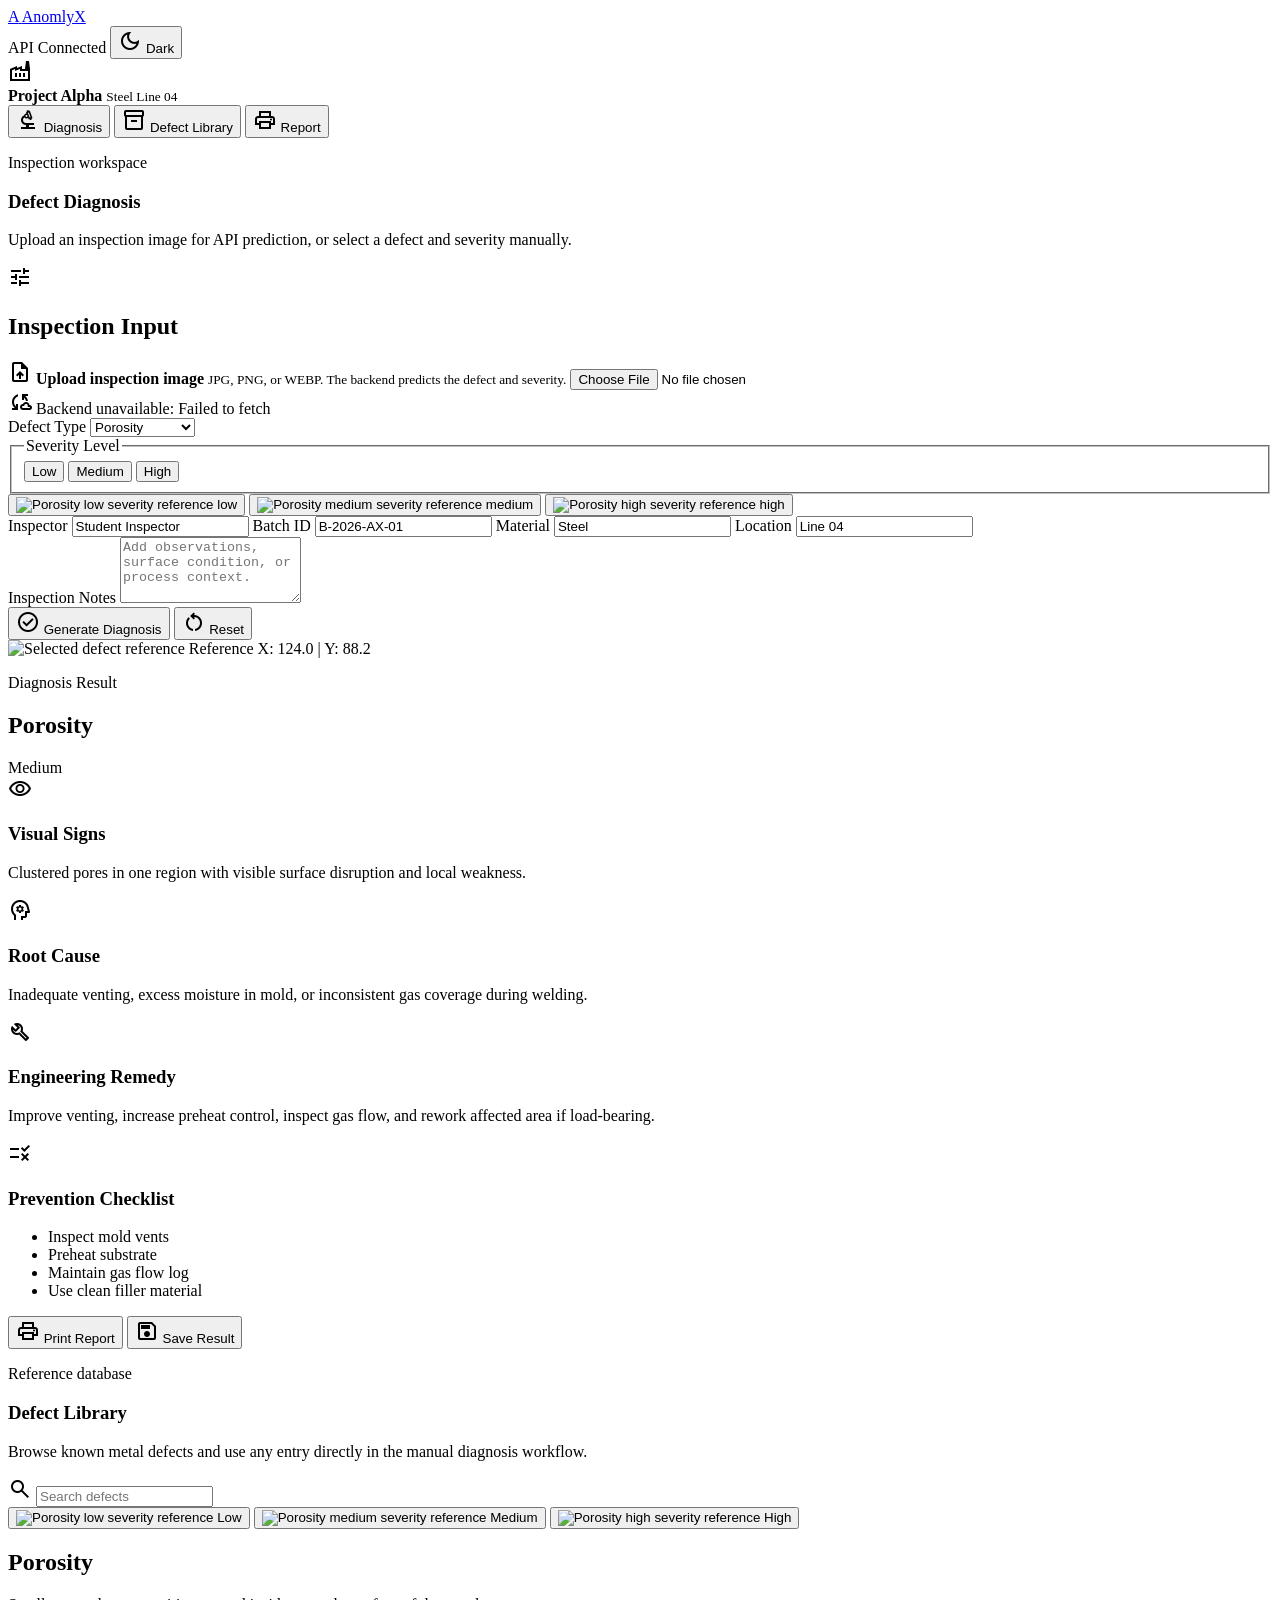
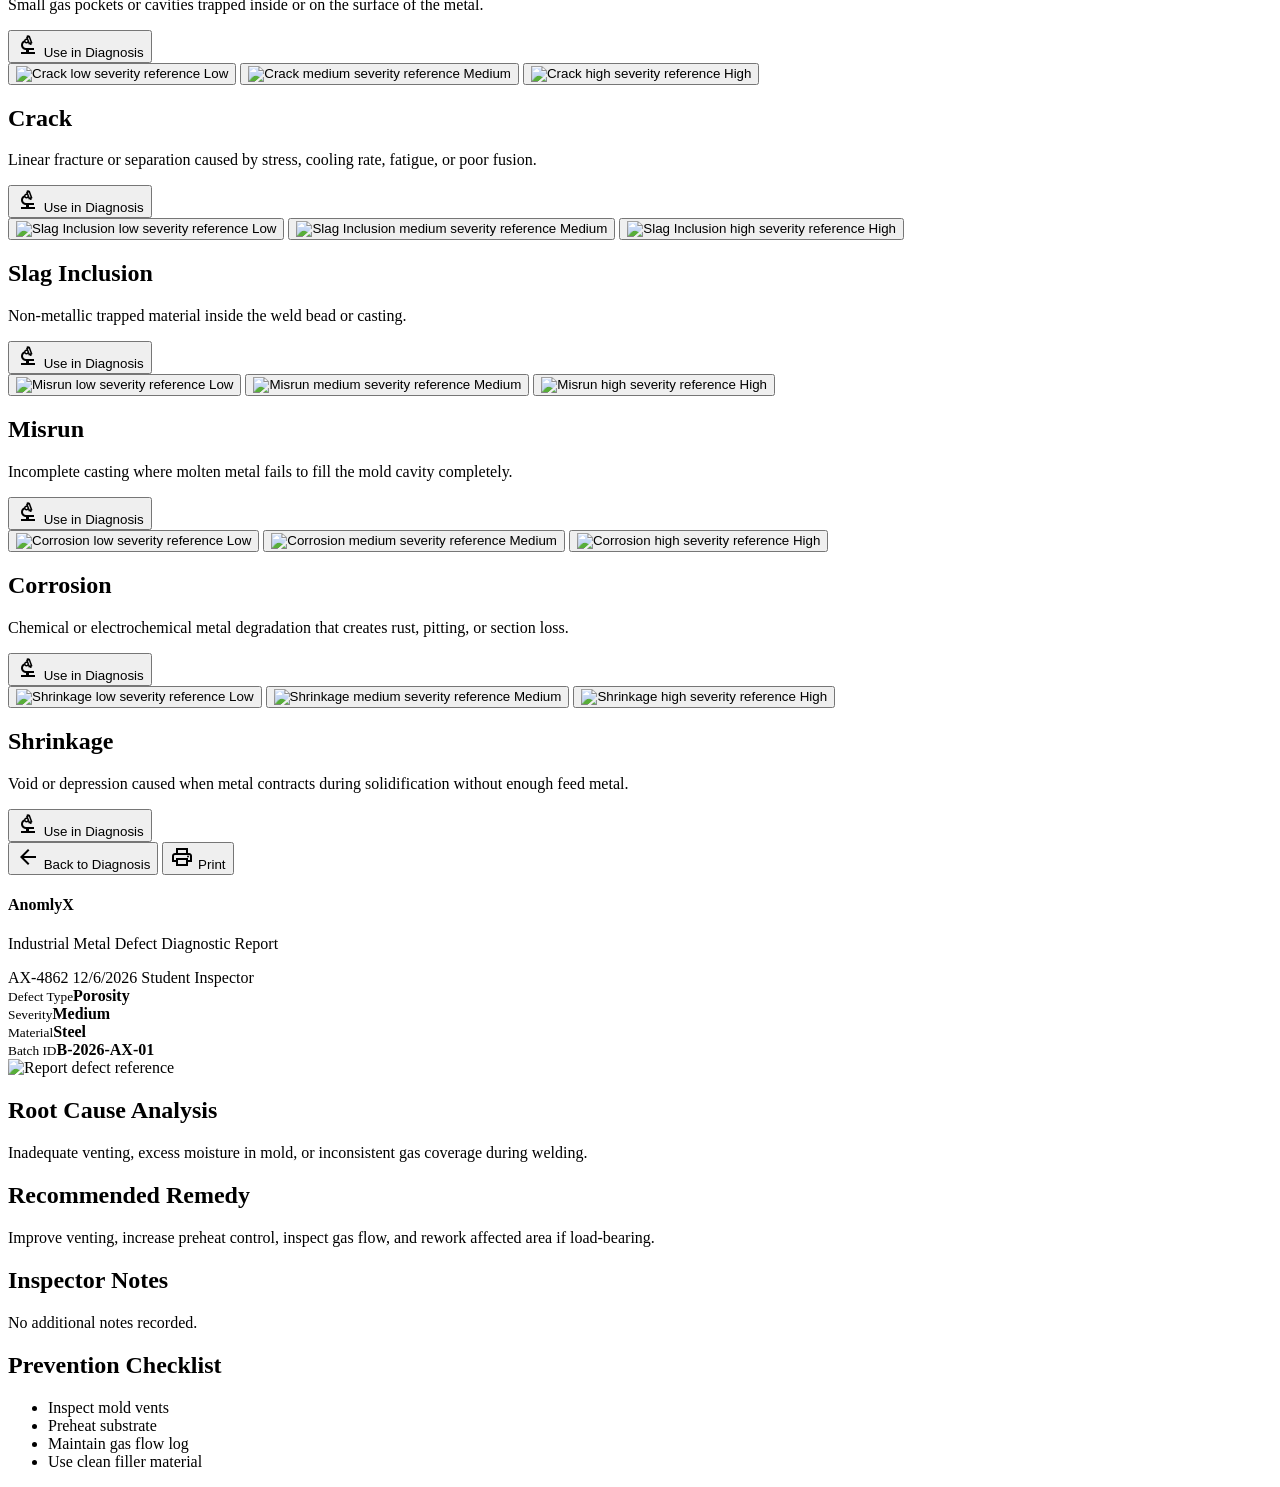
==== frontend/index.html @ 3883dd8c "improved frontend" ====
<!DOCTYPE html>
<html lang="en">
<head>
  <meta charset="UTF-8">
  <meta name="viewport" content="width=device-width, initial-scale=1.0">
  <title>AnomlyX Diagnostic Prototype</title>
  <link rel="preconnect" href="https://fonts.googleapis.com">
  <link rel="preconnect" href="https://fonts.gstatic.com" crossorigin>
  <link href="https://fonts.googleapis.com/css2?family=Inter:wght@400;500;600;700;800&family=JetBrains+Mono:wght@500;700&family=Material+Symbols+Outlined:wght@400&display=swap" rel="stylesheet">
  <link rel="stylesheet" href="styles.css">
</head>
<body>
  <header class="topbar">
    <a class="brand" href="#diagnose" aria-label="AnomlyX home">
      <span class="brand-mark">A</span>
      <span>AnomlyX</span>
    </a>
    <div class="topbar-actions">
      <span class="prototype-badge">API Connected</span>
      <button class="theme-toggle" id="themeToggle" type="button" aria-label="Switch to dark mode">
        <span class="material-symbols-outlined" id="themeIcon">dark_mode</span>
        <span id="themeLabel">Dark</span>
      </button>
    </div>
  </header>

  <main class="app-shell">
    <aside class="sidebar">
      <section class="line-card">
        <span class="material-symbols-outlined">factory</span>
        <div>
          <strong>Project Alpha</strong>
          <small>Steel Line 04</small>
        </div>
      </section>
      <button class="side-link active" data-jump="diagnose">
        <span class="material-symbols-outlined">biotech</span>
        Diagnosis
      </button>
      <button class="side-link" data-jump="library">
        <span class="material-symbols-outlined">inventory_2</span>
        Defect Library
      </button>
      <button class="side-link" data-jump="report">
        <span class="material-symbols-outlined">print</span>
        Report
      </button>
    </aside>

    <section class="content">
      <section class="page active" id="page-diagnose" data-page="diagnose">
        <div class="page-header">
          <div>
            <p class="eyebrow">Inspection workspace</p>
            <h1>Defect Diagnosis</h1>
            <p>Upload an inspection image for API prediction, or select a defect and severity manually.</p>
          </div>
        </div>

        <div class="diagnosis-grid">
          <form class="panel input-panel" id="diagnosisForm">
            <div class="panel-title">
              <span class="material-symbols-outlined">tune</span>
              <h2>Inspection Input</h2>
            </div>

            <label class="upload-box" for="imageInput">
              <span class="material-symbols-outlined">upload_file</span>
              <strong id="uploadLabel">Upload inspection image</strong>
              <small>JPG, PNG, or WEBP. The backend predicts the defect and severity.</small>
              <input id="imageInput" type="file" accept="image/jpeg,image/png,image/webp">
            </label>

            <div class="api-status" id="apiStatus">
              <span class="material-symbols-outlined">cloud_sync</span>
              <span>Backend ready for image prediction.</span>
            </div>

            <label>
              Defect Type
              <select id="defectSelect"></select>
            </label>

            <fieldset>
              <legend>Severity Level</legend>
              <div class="segmented" id="severityGroup">
                <button type="button" data-severity="low">Low</button>
                <button type="button" data-severity="medium" class="active">Medium</button>
                <button type="button" data-severity="high">High</button>
              </div>
            </fieldset>

            <div class="thumb-row" id="severityThumbs" aria-label="Severity references"></div>

            <div class="form-grid">
              <label>
                Inspector
                <input id="inspectorInput" value="Student Inspector">
              </label>
              <label>
                Batch ID
                <input id="batchInput" value="B-2026-AX-01">
              </label>
              <label>
                Material
                <input id="materialInput" value="Steel">
              </label>
              <label>
                Location
                <input id="locationInput" value="Line 04">
              </label>
            </div>

            <label>
              Inspection Notes
              <textarea id="notesInput" rows="4" placeholder="Add observations, surface condition, or process context."></textarea>
            </label>

            <div class="button-row">
              <button type="button" class="primary-action" id="updateBtn">
                <span class="material-symbols-outlined">check_circle</span>
                Generate Diagnosis
              </button>
              <button type="reset" class="ghost-action" id="resetBtn">
                <span class="material-symbols-outlined">restart_alt</span>
                Reset
              </button>
            </div>
          </form>

          <article class="panel result-panel">
            <div class="result-visual">
              <img id="resultImage" alt="Selected defect reference">
              <span class="scan-label" id="resultSourceLabel">Reference</span>
              <span class="coordinate">X: 124.0 | Y: 88.2</span>
            </div>

            <div class="result-body">
              <div class="result-heading">
                <div>
                  <p class="eyebrow">Diagnosis Result</p>
                  <h2 id="resultTitle">Porosity</h2>
                </div>
                <span class="severity-pill medium" id="severityBadge">Medium</span>
              </div>

              <div class="result-section">
                <span class="material-symbols-outlined">visibility</span>
                <div>
                  <h3>Visual Signs</h3>
                  <p id="visualSigns"></p>
                </div>
              </div>

              <div class="result-section">
                <span class="material-symbols-outlined">psychology</span>
                <div>
                  <h3>Root Cause</h3>
                  <p id="rootCause"></p>
                </div>
              </div>

              <div class="result-section">
                <span class="material-symbols-outlined">build</span>
                <div>
                  <h3>Engineering Remedy</h3>
                  <p id="remedy"></p>
                </div>
              </div>

              <div class="result-section">
                <span class="material-symbols-outlined">rule</span>
                <div>
                  <h3>Prevention Checklist</h3>
                  <ul id="preventionList"></ul>
                </div>
              </div>

              <div class="button-row">
                <button class="primary-action" id="printBtn">
                  <span class="material-symbols-outlined">print</span>
                  Print Report
                </button>
                <button class="ghost-action" id="saveBtn">
                  <span class="material-symbols-outlined">save</span>
                  Save Result
                </button>
              </div>
            </div>
          </article>
        </div>
      </section>

      <section class="page" id="page-library" data-page="library">
        <div class="page-header">
          <div>
            <p class="eyebrow">Reference database</p>
            <h1>Defect Library</h1>
            <p>Browse known metal defects and use any entry directly in the manual diagnosis workflow.</p>
          </div>
          <label class="search-box">
            <span class="material-symbols-outlined">search</span>
            <input id="librarySearch" placeholder="Search defects">
          </label>
        </div>
        <div class="library-grid" id="libraryGrid"></div>
      </section>

      <section class="page report-page" id="page-report" data-page="report">
        <div class="report-actions no-print">
          <button class="ghost-action" data-jump="diagnose">
            <span class="material-symbols-outlined">arrow_back</span>
            Back to Diagnosis
          </button>
          <button class="primary-action" id="reportPrintBtn">
            <span class="material-symbols-outlined">print</span>
            Print
          </button>
        </div>
        <article class="report-sheet" id="reportSheet">
          <header class="report-header">
            <div>
              <h1>AnomlyX</h1>
              <p>Industrial Metal Defect Diagnostic Report</p>
            </div>
            <div class="report-meta">
              <span id="reportId">AX-0001</span>
              <span id="reportDate"></span>
              <span id="reportInspector"></span>
            </div>
          </header>
          <div class="summary-table">
            <div><small>Defect Type</small><strong id="reportDefect"></strong></div>
            <div><small>Severity</small><strong id="reportSeverity"></strong></div>
            <div><small>Material</small><strong id="reportMaterial"></strong></div>
            <div><small>Batch ID</small><strong id="reportBatch"></strong></div>
          </div>
          <div class="report-content">
            <img id="reportImage" alt="Report defect reference">
            <div>
              <section>
                <h2>Root Cause Analysis</h2>
                <p id="reportRoot"></p>
              </section>
              <section>
                <h2>Recommended Remedy</h2>
                <p id="reportRemedy"></p>
              </section>
              <section>
                <h2>Inspector Notes</h2>
                <p id="reportNotes"></p>
              </section>
            </div>
          </div>
          <section class="report-checklist">
            <h2>Prevention Checklist</h2>
            <ul id="reportPrevention"></ul>
          </section>
        </article>
      </section>
    </section>
  </main>

  <div class="toast" id="toast" role="status" aria-live="polite"></div>

  <script src="script.js"></script>
</body>
</html>
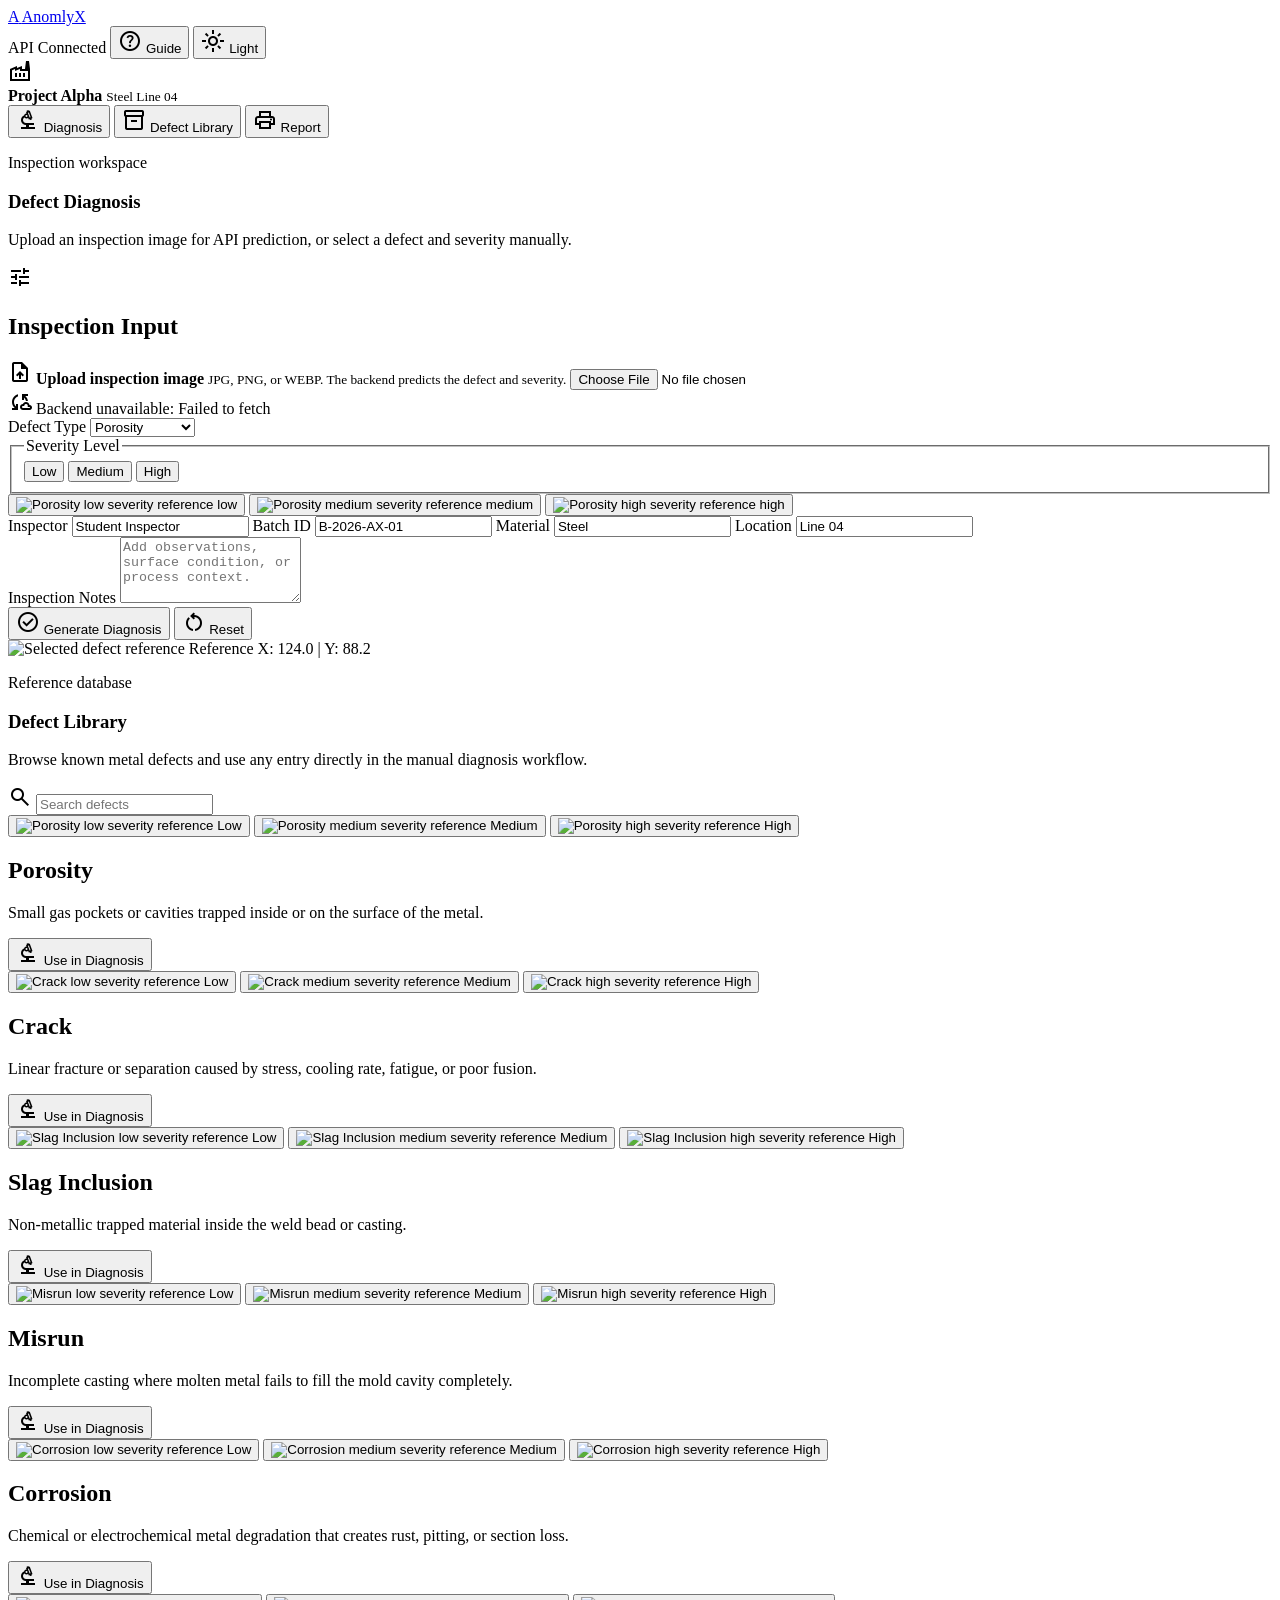
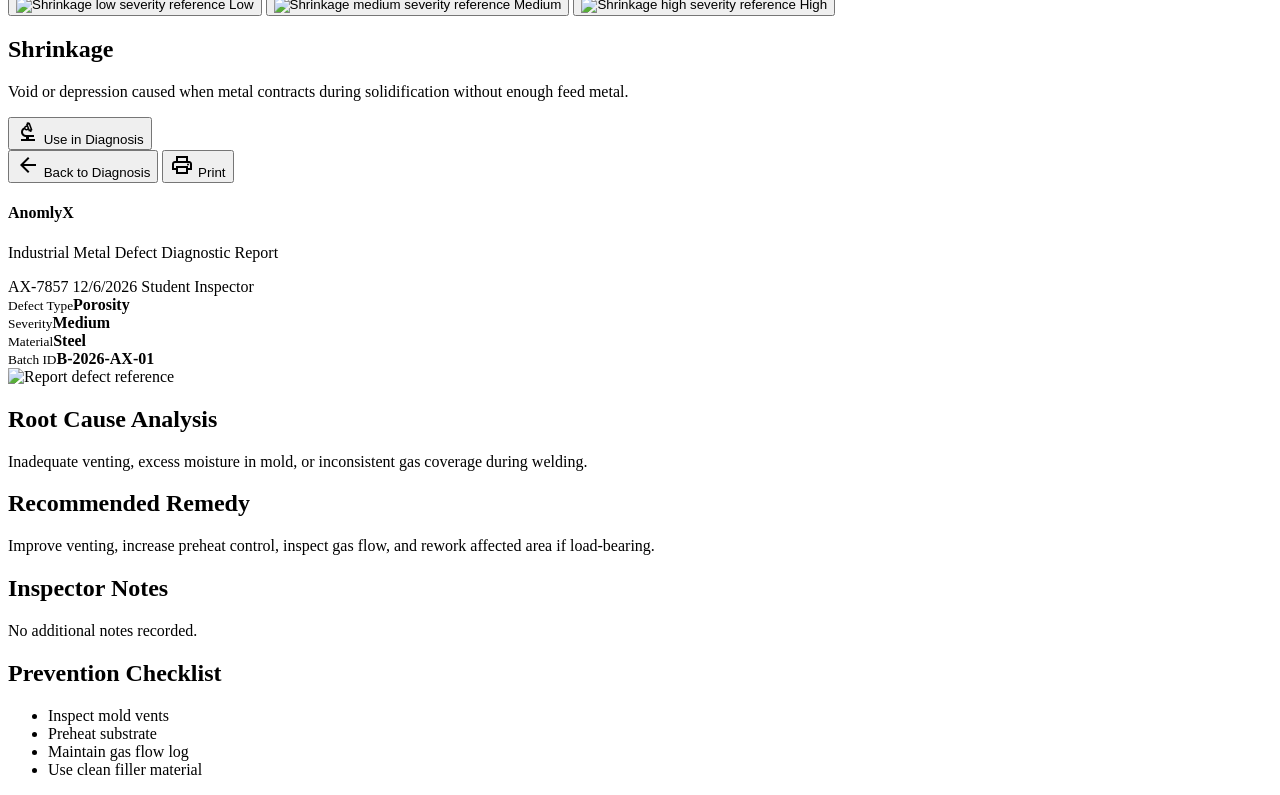
==== commit f518a0cc: "Set dark mode as default" ====
--- a/frontend/index.html
+++ b/frontend/index.html
@@ -9,7 +9,7 @@
   <link href="https://fonts.googleapis.com/css2?family=Inter:wght@400;500;600;700;800&family=JetBrains+Mono:wght@500;700&family=Material+Symbols+Outlined:wght@400&display=swap" rel="stylesheet">
   <link rel="stylesheet" href="styles.css">
 </head>
-<body>
+<body data-theme="dark">
   <header class="topbar">
     <a class="brand" href="#diagnose" aria-label="AnomlyX home">
       <span class="brand-mark">A</span>
@@ -17,6 +17,10 @@
     </a>
     <div class="topbar-actions">
       <span class="prototype-badge">API Connected</span>
+      <button class="topbar-button" id="guideButton" type="button" aria-haspopup="dialog" aria-controls="guideModal">
+        <span class="material-symbols-outlined">help</span>
+        <span>Guide</span>
+      </button>
       <button class="theme-toggle" id="themeToggle" type="button" aria-label="Switch to dark mode">
         <span class="material-symbols-outlined" id="themeIcon">dark_mode</span>
         <span id="themeLabel">Dark</span>
@@ -133,59 +137,6 @@
               <img id="resultImage" alt="Selected defect reference">
               <span class="scan-label" id="resultSourceLabel">Reference</span>
               <span class="coordinate">X: 124.0 | Y: 88.2</span>
-            </div>
-
-            <div class="result-body">
-              <div class="result-heading">
-                <div>
-                  <p class="eyebrow">Diagnosis Result</p>
-                  <h2 id="resultTitle">Porosity</h2>
-                </div>
-                <span class="severity-pill medium" id="severityBadge">Medium</span>
-              </div>
-
-              <div class="result-section">
-                <span class="material-symbols-outlined">visibility</span>
-                <div>
-                  <h3>Visual Signs</h3>
-                  <p id="visualSigns"></p>
-                </div>
-              </div>
-
-              <div class="result-section">
-                <span class="material-symbols-outlined">psychology</span>
-                <div>
-                  <h3>Root Cause</h3>
-                  <p id="rootCause"></p>
-                </div>
-              </div>
-
-              <div class="result-section">
-                <span class="material-symbols-outlined">build</span>
-                <div>
-                  <h3>Engineering Remedy</h3>
-                  <p id="remedy"></p>
-                </div>
-              </div>
-
-              <div class="result-section">
-                <span class="material-symbols-outlined">rule</span>
-                <div>
-                  <h3>Prevention Checklist</h3>
-                  <ul id="preventionList"></ul>
-                </div>
-              </div>
-
-              <div class="button-row">
-                <button class="primary-action" id="printBtn">
-                  <span class="material-symbols-outlined">print</span>
-                  Print Report
-                </button>
-                <button class="ghost-action" id="saveBtn">
-                  <span class="material-symbols-outlined">save</span>
-                  Save Result
-                </button>
-              </div>
             </div>
           </article>
         </div>
@@ -261,6 +212,65 @@
     </section>
   </main>
 
+  <div class="guide-modal" id="guideModal" role="dialog" aria-modal="true" aria-labelledby="guideTitle" hidden>
+    <div class="guide-dialog">
+      <header class="guide-header">
+        <div>
+          <p class="eyebrow">Workflow guide</p>
+          <h2 id="guideTitle">How to use AnomlyX</h2>
+        </div>
+        <button class="icon-button" type="button" data-guide-close aria-label="Close guide">
+          <span class="material-symbols-outlined">close</span>
+        </button>
+      </header>
+
+      <ol class="guide-steps">
+        <li>
+          <span class="material-symbols-outlined">upload_file</span>
+          <div>
+            <strong>Upload an inspection image</strong>
+            <p>Select a JPG, PNG, or WEBP image. The API sends it to the model and applies the predicted defect and severity.</p>
+          </div>
+        </li>
+        <li>
+          <span class="material-symbols-outlined">tune</span>
+          <div>
+            <strong>Adjust manual inputs</strong>
+            <p>Use the defect selector, severity controls, and reference thumbnails when you need to correct or test the diagnosis manually.</p>
+          </div>
+        </li>
+        <li>
+          <span class="material-symbols-outlined">edit_note</span>
+          <div>
+            <strong>Add inspection details</strong>
+            <p>Fill inspector, batch, material, location, and notes so the report has the right production context.</p>
+          </div>
+        </li>
+        <li>
+          <span class="material-symbols-outlined">check_circle</span>
+          <div>
+            <strong>Generate the diagnosis</strong>
+            <p>Click Generate Diagnosis to open the report with the selected image, root cause, remedy, and prevention checklist.</p>
+          </div>
+        </li>
+        <li>
+          <span class="material-symbols-outlined">print</span>
+          <div>
+            <strong>Print or review the report</strong>
+            <p>Use Print on the report page, or go back to Diagnosis to revise the inputs and regenerate the report.</p>
+          </div>
+        </li>
+      </ol>
+
+      <div class="guide-footer">
+        <button class="primary-action" type="button" data-guide-close>
+          <span class="material-symbols-outlined">done</span>
+          Got it
+        </button>
+      </div>
+    </div>
+  </div>
+
   <div class="toast" id="toast" role="status" aria-live="polite"></div>
 
   <script src="script.js"></script>
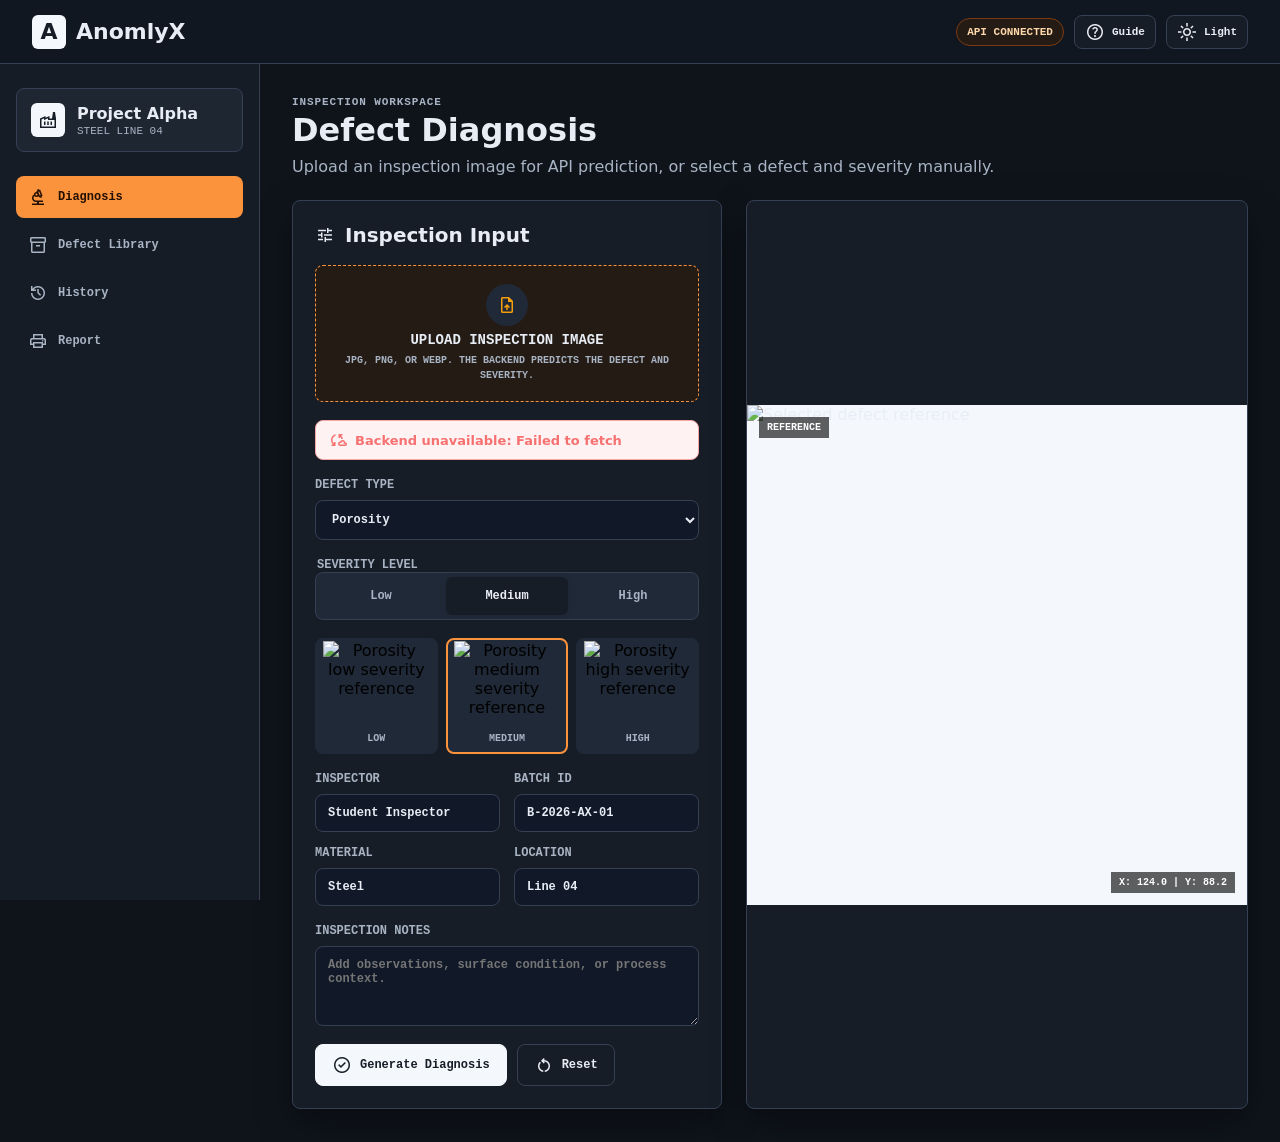
==== commit 3f7b8212: "Add diagnosis history page" ====
--- a/frontend/index.html
+++ b/frontend/index.html
@@ -45,6 +45,10 @@
         <span class="material-symbols-outlined">inventory_2</span>
         Defect Library
       </button>
+      <button class="side-link" data-jump="history">
+        <span class="material-symbols-outlined">history</span>
+        History
+      </button>
       <button class="side-link" data-jump="report">
         <span class="material-symbols-outlined">print</span>
         Report
@@ -157,6 +161,33 @@
         <div class="library-grid" id="libraryGrid"></div>
       </section>
 
+      <section class="page" id="page-history" data-page="history">
+        <div class="page-header">
+          <div>
+            <p class="eyebrow">Saved inspections</p>
+            <h1>History</h1>
+            <p>Review generated diagnoses saved for each inspector.</p>
+          </div>
+          <label class="search-box">
+            Inspector
+            <select id="historyUserFilter"></select>
+          </label>
+        </div>
+        <div class="history-toolbar">
+          <span id="historyCount">0 saved records</span>
+          <button class="ghost-action" id="clearHistoryBtn" type="button">
+            <span class="material-symbols-outlined">delete</span>
+            Clear History
+          </button>
+        </div>
+        <div class="history-grid" id="historyGrid"></div>
+        <div class="empty-state" id="historyEmpty">
+          <span class="material-symbols-outlined">history</span>
+          <strong>No saved diagnoses yet</strong>
+          <p>Generated reports will appear here automatically.</p>
+        </div>
+      </section>
+
       <section class="page report-page" id="page-report" data-page="report">
         <div class="report-actions no-print">
           <button class="ghost-action" data-jump="diagnose">
--- a/frontend/styles.css
+++ b/frontend/styles.css
@@ -0,0 +1,1306 @@
+:root {
+  --bg: #f8f9ff;
+  --surface: #ffffff;
+  --surface-low: #eff4ff;
+  --surface-mid: #e5eeff;
+  --surface-high: #d3e4fe;
+  --text: #0b1c30;
+  --muted: #5e6674;
+  --border: #c6c6cd;
+  --primary: #111827;
+  --accent: #9d4300;
+  --accent-strong: #fd761a;
+  --green: #0f9f6e;
+  --amber: #d97706;
+  --red: #dc2626;
+  --shadow: 0 12px 35px rgba(11, 28, 48, 0.09);
+  --topbar-bg: rgba(255, 255, 255, 0.94);
+  --line-card-bg: rgba(255, 255, 255, 0.62);
+  --input-bg: #ffffff;
+  --upload-bg: #fff7ed;
+  --icon-surface: #ffffff;
+  --badge-bg: #fff2e8;
+  --badge-border: #ffb690;
+  --badge-text: #783200;
+  --radius: 8px;
+}
+
+body[data-theme="dark"] {
+  --bg: #0f141b;
+  --surface: #171d26;
+  --surface-low: #202937;
+  --surface-mid: #151c26;
+  --surface-high: #2b3647;
+  --text: #e8edf5;
+  --muted: #a8b3c3;
+  --border: #354153;
+  --primary: #f4f7fb;
+  --accent: #f59e0b;
+  --accent-strong: #fb923c;
+  --green: #34d399;
+  --amber: #fbbf24;
+  --red: #f87171;
+  --shadow: 0 14px 36px rgba(0, 0, 0, 0.36);
+  --topbar-bg: rgba(17, 24, 34, 0.94);
+  --line-card-bg: rgba(32, 41, 55, 0.78);
+  --input-bg: #111827;
+  --upload-bg: #241b14;
+  --icon-surface: #202937;
+  --badge-bg: #241b14;
+  --badge-border: #7c3b12;
+  --badge-text: #fed7aa;
+}
+
+* {
+  box-sizing: border-box;
+}
+
+html {
+  scroll-behavior: smooth;
+}
+
+body {
+  margin: 0;
+  min-height: 100vh;
+  background: var(--bg);
+  color: var(--text);
+  font-family: Inter, system-ui, -apple-system, BlinkMacSystemFont, "Segoe UI", sans-serif;
+}
+
+button,
+input,
+select,
+textarea {
+  font: inherit;
+}
+
+button {
+  cursor: pointer;
+}
+
+body.guide-open {
+  overflow: hidden;
+}
+
+.material-symbols-outlined {
+  font-size: 20px;
+  vertical-align: middle;
+}
+
+.topbar {
+  position: sticky;
+  top: 0;
+  z-index: 20;
+  display: flex;
+  align-items: center;
+  justify-content: space-between;
+  height: 64px;
+  padding: 0 32px;
+  background: var(--topbar-bg);
+  border-bottom: 1px solid var(--border);
+  backdrop-filter: blur(10px);
+}
+
+.brand {
+  display: inline-flex;
+  align-items: center;
+  gap: 10px;
+  color: var(--text);
+  font-size: 22px;
+  font-weight: 800;
+  text-decoration: none;
+}
+
+.brand-mark {
+  display: grid;
+  width: 34px;
+  height: 34px;
+  place-items: center;
+  border-radius: 6px;
+  background: var(--primary);
+  color: var(--surface);
+  font-weight: 800;
+}
+
+.topnav {
+  display: flex;
+  align-items: center;
+  gap: 18px;
+}
+
+.topnav a {
+  color: var(--muted);
+  font-family: "JetBrains Mono", monospace;
+  font-size: 12px;
+  font-weight: 700;
+  text-decoration: none;
+}
+
+.topnav a.active,
+.topnav a:hover {
+  color: var(--accent);
+}
+
+.topbar-actions {
+  display: inline-flex;
+  align-items: center;
+  gap: 10px;
+  margin-left: auto;
+}
+
+.prototype-badge {
+  display: inline-flex;
+  align-items: center;
+  min-height: 28px;
+  padding: 0 10px;
+  border: 1px solid var(--badge-border);
+  border-radius: 999px;
+  background: var(--badge-bg);
+  color: var(--badge-text);
+  font-family: "JetBrains Mono", monospace;
+  font-size: 11px;
+  font-weight: 700;
+  text-transform: uppercase;
+}
+
+.topbar-button,
+.theme-toggle {
+  display: inline-flex;
+  align-items: center;
+  justify-content: center;
+  gap: 7px;
+  min-height: 34px;
+  border: 1px solid var(--border);
+  border-radius: var(--radius);
+  background: var(--surface);
+  color: var(--text);
+  padding: 0 10px;
+  font-family: "JetBrains Mono", monospace;
+  font-size: 11px;
+  font-weight: 800;
+}
+
+.topbar-button:hover,
+.theme-toggle:hover {
+  border-color: var(--accent-strong);
+  color: var(--accent);
+}
+
+.icon-button {
+  display: grid;
+  width: 38px;
+  height: 38px;
+  flex: 0 0 auto;
+  place-items: center;
+  border: 1px solid var(--border);
+  border-radius: var(--radius);
+  background: var(--surface);
+  color: var(--text);
+}
+
+.icon-button:hover {
+  border-color: var(--accent-strong);
+  color: var(--accent);
+}
+
+.app-shell {
+  display: grid;
+  grid-template-columns: 260px minmax(0, 1fr);
+  min-height: calc(100vh - 64px);
+}
+
+.sidebar {
+  position: sticky;
+  top: 64px;
+  height: calc(100vh - 64px);
+  padding: 24px 16px;
+  background: var(--surface-mid);
+  border-right: 1px solid var(--border);
+}
+
+.line-card {
+  display: flex;
+  align-items: center;
+  gap: 12px;
+  margin-bottom: 24px;
+  padding: 14px;
+  border: 1px solid var(--border);
+  border-radius: var(--radius);
+  background: var(--line-card-bg);
+}
+
+.line-card .material-symbols-outlined {
+  display: grid;
+  width: 34px;
+  height: 34px;
+  place-items: center;
+  border-radius: 6px;
+  background: var(--primary);
+  color: var(--surface);
+}
+
+.line-card strong,
+.line-card small {
+  display: block;
+}
+
+.line-card small {
+  margin-top: 2px;
+  color: var(--muted);
+  font-family: "JetBrains Mono", monospace;
+  font-size: 11px;
+  text-transform: uppercase;
+}
+
+.side-link {
+  display: flex;
+  width: 100%;
+  align-items: center;
+  gap: 10px;
+  margin-bottom: 6px;
+  padding: 11px 12px;
+  border: 0;
+  border-radius: var(--radius);
+  background: transparent;
+  color: var(--muted);
+  font-family: "JetBrains Mono", monospace;
+  font-size: 12px;
+  font-weight: 700;
+  text-align: left;
+}
+
+.side-link.active,
+.side-link:hover {
+  background: var(--accent-strong);
+  color: #241000;
+}
+
+.content {
+  min-width: 0;
+  padding: 32px;
+}
+
+.page {
+  display: none;
+}
+
+.page.active {
+  display: block;
+}
+
+.page-header {
+  display: flex;
+  align-items: flex-end;
+  justify-content: space-between;
+  gap: 24px;
+  margin-bottom: 24px;
+}
+
+.page-header h1 {
+  margin: 4px 0 8px;
+  font-size: 32px;
+  line-height: 1.16;
+}
+
+.page-header p {
+  max-width: 760px;
+  margin: 0;
+  color: var(--muted);
+}
+
+.eyebrow {
+  margin: 0;
+  color: var(--accent);
+  font-family: "JetBrains Mono", monospace;
+  font-size: 11px;
+  font-weight: 700;
+  letter-spacing: 0.08em;
+  text-transform: uppercase;
+}
+
+.diagnosis-grid {
+  display: grid;
+  grid-template-columns: minmax(320px, 430px) minmax(0, 1fr);
+  gap: 24px;
+}
+
+.panel {
+  border: 1px solid var(--border);
+  border-radius: var(--radius);
+  background: var(--surface);
+  box-shadow: var(--shadow);
+}
+
+.input-panel {
+  display: flex;
+  flex-direction: column;
+  gap: 18px;
+  padding: 22px;
+}
+
+.panel-title {
+  display: flex;
+  align-items: center;
+  gap: 10px;
+}
+
+.panel-title h2 {
+  margin: 0;
+  font-size: 20px;
+}
+
+label,
+fieldset {
+  display: flex;
+  flex-direction: column;
+  gap: 8px;
+  margin: 0;
+  border: 0;
+  padding: 0;
+  color: var(--muted);
+  font-family: "JetBrains Mono", monospace;
+  font-size: 12px;
+  font-weight: 700;
+  text-transform: uppercase;
+}
+
+input,
+select,
+textarea {
+  width: 100%;
+  border: 1px solid var(--border);
+  border-radius: var(--radius);
+  background: var(--input-bg);
+  color: var(--text);
+  padding: 11px 12px;
+  outline: none;
+}
+
+textarea {
+  resize: vertical;
+}
+
+input:focus,
+select:focus,
+textarea:focus {
+  border-color: var(--accent-strong);
+  box-shadow: 0 0 0 3px rgba(253, 118, 26, 0.18);
+}
+
+.segmented {
+  display: grid;
+  grid-template-columns: repeat(3, 1fr);
+  gap: 4px;
+  padding: 4px;
+  border: 1px solid var(--border);
+  border-radius: var(--radius);
+  background: var(--surface-low);
+}
+
+.segmented button {
+  min-height: 38px;
+  border: 0;
+  border-radius: 6px;
+  background: transparent;
+  color: var(--muted);
+  font-weight: 800;
+}
+
+.segmented button.active {
+  background: var(--surface);
+  color: var(--text);
+  box-shadow: 0 1px 8px rgba(11, 28, 48, 0.08);
+}
+
+.upload-box {
+  display: grid;
+  gap: 6px;
+  place-items: center;
+  min-height: 132px;
+  padding: 18px;
+  border: 1px dashed var(--accent-strong);
+  border-radius: var(--radius);
+  background: var(--upload-bg);
+  color: var(--text);
+  text-align: center;
+  cursor: pointer;
+}
+
+.upload-box .material-symbols-outlined {
+  display: grid;
+  width: 42px;
+  height: 42px;
+  place-items: center;
+  border-radius: 50%;
+  background: var(--icon-surface);
+  color: var(--accent);
+}
+
+.upload-box strong {
+  max-width: 100%;
+  overflow: hidden;
+  font-size: 14px;
+  text-overflow: ellipsis;
+  white-space: nowrap;
+}
+
+.upload-box small {
+  max-width: 360px;
+  color: var(--muted);
+  line-height: 1.45;
+}
+
+.upload-box input {
+  position: absolute;
+  width: 1px;
+  height: 1px;
+  opacity: 0;
+  pointer-events: none;
+}
+
+.api-status {
+  display: flex;
+  align-items: center;
+  gap: 8px;
+  min-height: 38px;
+  padding: 9px 11px;
+  border: 1px solid var(--border);
+  border-radius: var(--radius);
+  background: var(--surface-low);
+  color: var(--muted);
+  font-size: 13px;
+  font-weight: 700;
+}
+
+.api-status[data-status="loading"] {
+  border-color: #93c5fd;
+  background: #eff6ff;
+  color: #1d4ed8;
+}
+
+.api-status[data-status="success"] {
+  border-color: #86efac;
+  background: #f0fdf4;
+  color: var(--green);
+}
+
+.api-status[data-status="warning"] {
+  border-color: #fcd34d;
+  background: #fffbeb;
+  color: var(--amber);
+}
+
+.api-status[data-status="error"] {
+  border-color: #fca5a5;
+  background: #fef2f2;
+  color: var(--red);
+}
+
+.thumb-row {
+  display: grid;
+  grid-template-columns: repeat(3, 1fr);
+  gap: 8px;
+}
+
+.severity-thumb {
+  overflow: hidden;
+  border: 2px solid transparent;
+  border-radius: var(--radius);
+  background: var(--surface-low);
+}
+
+.severity-thumb.active {
+  border-color: var(--accent-strong);
+}
+
+.severity-thumb img {
+  display: block;
+  width: 100%;
+  aspect-ratio: 1.25;
+  object-fit: cover;
+  filter: grayscale(0.2);
+}
+
+.severity-thumb span {
+  display: block;
+  padding: 7px;
+  color: var(--muted);
+  font-family: "JetBrains Mono", monospace;
+  font-size: 10px;
+  font-weight: 700;
+  text-align: center;
+  text-transform: uppercase;
+}
+
+.form-grid {
+  display: grid;
+  grid-template-columns: repeat(2, minmax(0, 1fr));
+  gap: 14px;
+}
+
+.button-row {
+  display: flex;
+  flex-wrap: wrap;
+  gap: 10px;
+}
+
+.primary-action,
+.ghost-action {
+  display: inline-flex;
+  align-items: center;
+  justify-content: center;
+  gap: 8px;
+  min-height: 42px;
+  border-radius: var(--radius);
+  padding: 0 16px;
+  font-family: "JetBrains Mono", monospace;
+  font-size: 12px;
+  font-weight: 800;
+}
+
+.primary-action {
+  border: 1px solid var(--primary);
+  background: var(--primary);
+  color: var(--surface);
+}
+
+.ghost-action {
+  border: 1px solid var(--border);
+  background: var(--surface);
+  color: var(--text);
+}
+
+.primary-action:hover,
+.ghost-action:hover {
+  transform: translateY(-1px);
+}
+
+.result-panel {
+  display: grid;
+  place-items: center;
+  overflow: hidden;
+}
+
+.result-visual {
+  position: relative;
+  width: min(100%, 560px);
+  aspect-ratio: 1;
+  justify-self: center;
+  background: var(--primary);
+}
+
+.result-visual img {
+  display: block;
+  width: 100%;
+  height: 100%;
+  object-fit: cover;
+  opacity: 0.9;
+}
+
+.scan-label,
+.coordinate {
+  position: absolute;
+  padding: 5px 8px;
+  background: rgba(0, 0, 0, 0.62);
+  color: white;
+  font-family: "JetBrains Mono", monospace;
+  font-size: 10px;
+  font-weight: 700;
+}
+
+.scan-label {
+  top: 12px;
+  left: 12px;
+  text-transform: uppercase;
+}
+
+.coordinate {
+  right: 12px;
+  bottom: 12px;
+}
+
+.result-body {
+  display: flex;
+  flex-direction: column;
+  gap: 18px;
+  padding: 24px;
+}
+
+.result-heading {
+  display: flex;
+  align-items: flex-start;
+  justify-content: space-between;
+  gap: 16px;
+  border-bottom: 1px solid var(--border);
+  padding-bottom: 16px;
+}
+
+.result-heading h2 {
+  margin: 4px 0 0;
+  font-size: 28px;
+}
+
+.severity-pill {
+  display: inline-flex;
+  align-items: center;
+  min-height: 30px;
+  padding: 0 11px;
+  border-radius: 999px;
+  font-family: "JetBrains Mono", monospace;
+  font-size: 11px;
+  font-weight: 800;
+  text-transform: uppercase;
+}
+
+.severity-pill.low {
+  background: #d1fae5;
+  color: #065f46;
+}
+
+.severity-pill.medium {
+  background: #fef3c7;
+  color: #92400e;
+}
+
+.severity-pill.high {
+  background: #fee2e2;
+  color: #991b1b;
+}
+
+.result-section {
+  display: grid;
+  grid-template-columns: 30px minmax(0, 1fr);
+  gap: 12px;
+}
+
+.result-section .material-symbols-outlined {
+  color: var(--accent);
+}
+
+.result-section h3 {
+  margin: 0 0 5px;
+  font-size: 14px;
+}
+
+.result-section p,
+.result-section ul {
+  margin: 0;
+  color: var(--muted);
+  line-height: 1.58;
+}
+
+.result-section ul {
+  padding-left: 18px;
+}
+
+.search-box {
+  position: relative;
+  display: block;
+  width: min(100%, 320px);
+  text-transform: none;
+}
+
+.search-box .material-symbols-outlined {
+  position: absolute;
+  top: 50%;
+  left: 11px;
+  color: var(--muted);
+  transform: translateY(-50%);
+}
+
+.search-box input {
+  padding-left: 40px;
+}
+
+.library-grid {
+  display: grid;
+  grid-template-columns: repeat(3, minmax(0, 1fr));
+  gap: 18px;
+}
+
+.defect-card {
+  overflow: hidden;
+  border: 1px solid var(--border);
+  border-radius: var(--radius);
+  background: var(--surface);
+  box-shadow: 0 8px 20px rgba(11, 28, 48, 0.06);
+}
+
+.defect-card-body {
+  padding: 16px;
+}
+
+.defect-card h2 {
+  margin: 0 0 8px;
+  font-size: 18px;
+}
+
+.defect-card p {
+  margin: 0 0 14px;
+  color: var(--muted);
+  line-height: 1.5;
+}
+
+.defect-image-grid {
+  display: grid;
+  grid-template-columns: repeat(3, 1fr);
+  gap: 1px;
+  background: var(--border);
+}
+
+.defect-severity-image {
+  position: relative;
+  overflow: hidden;
+  min-width: 0;
+  border: 0;
+  background: var(--surface-low);
+  padding: 0;
+}
+
+.defect-severity-image img {
+  display: block;
+  width: 100%;
+  aspect-ratio: 1.08;
+  object-fit: cover;
+  transition: transform 180ms ease;
+}
+
+.defect-severity-image:hover img {
+  transform: scale(1.04);
+}
+
+.defect-severity-image span {
+  position: absolute;
+  right: 6px;
+  bottom: 6px;
+  padding: 4px 6px;
+  border-radius: 999px;
+  font-family: "JetBrains Mono", monospace;
+  font-size: 9px;
+  font-weight: 800;
+  text-align: center;
+  text-transform: uppercase;
+}
+
+.defect-severity-image .low {
+  background: #d1fae5;
+  color: #065f46;
+}
+
+.defect-severity-image .medium {
+  background: #fef3c7;
+  color: #92400e;
+}
+
+.defect-severity-image .high {
+  background: #fee2e2;
+  color: #991b1b;
+}
+
+.history-toolbar {
+  display: flex;
+  align-items: center;
+  justify-content: space-between;
+  gap: 14px;
+  margin-bottom: 16px;
+  color: var(--muted);
+  font-family: "JetBrains Mono", monospace;
+  font-size: 12px;
+  font-weight: 800;
+  text-transform: uppercase;
+}
+
+.history-grid {
+  display: grid;
+  grid-template-columns: repeat(2, minmax(0, 1fr));
+  gap: 18px;
+}
+
+.history-card {
+  overflow: hidden;
+  border: 1px solid var(--border);
+  border-radius: var(--radius);
+  background: var(--surface);
+  box-shadow: 0 8px 20px rgba(11, 28, 48, 0.06);
+}
+
+.history-card > img {
+  display: block;
+  width: 100%;
+  aspect-ratio: 2.2;
+  background: var(--primary);
+  object-fit: cover;
+}
+
+.history-card-body {
+  padding: 16px;
+}
+
+.history-card-top {
+  display: flex;
+  align-items: flex-start;
+  justify-content: space-between;
+  gap: 12px;
+  margin-bottom: 14px;
+}
+
+.history-card-top small,
+.history-card-actions,
+.history-meta strong {
+  color: var(--muted);
+  font-family: "JetBrains Mono", monospace;
+  font-size: 10px;
+  font-weight: 800;
+  text-transform: uppercase;
+}
+
+.history-card h2 {
+  margin: 4px 0 0;
+  font-size: 20px;
+}
+
+.history-meta {
+  display: grid;
+  grid-template-columns: repeat(2, minmax(0, 1fr));
+  gap: 10px;
+  margin-bottom: 14px;
+}
+
+.history-meta span {
+  min-width: 0;
+  padding: 10px;
+  border-radius: var(--radius);
+  background: var(--surface-low);
+  color: var(--text);
+  overflow-wrap: anywhere;
+}
+
+.history-meta strong {
+  display: block;
+  margin-bottom: 4px;
+}
+
+.history-card p {
+  margin: 0 0 14px;
+  color: var(--muted);
+  line-height: 1.55;
+}
+
+.history-card-actions {
+  display: flex;
+  align-items: center;
+  justify-content: space-between;
+  gap: 12px;
+}
+
+.empty-state {
+  display: grid;
+  place-items: center;
+  gap: 8px;
+  min-height: 240px;
+  border: 1px dashed var(--border);
+  border-radius: var(--radius);
+  background: var(--surface);
+  color: var(--muted);
+  text-align: center;
+}
+
+.empty-state .material-symbols-outlined {
+  color: var(--accent);
+  font-size: 34px;
+}
+
+.empty-state strong {
+  color: var(--text);
+  font-size: 18px;
+}
+
+.empty-state p {
+  margin: 0;
+}
+
+.report-page {
+  max-width: 960px;
+  margin: 0 auto;
+}
+
+.report-actions {
+  display: flex;
+  justify-content: space-between;
+  margin-bottom: 18px;
+}
+
+.report-sheet {
+  padding: 42px;
+  border: 1px solid var(--border);
+  border-radius: var(--radius);
+  background: var(--surface);
+  box-shadow: var(--shadow);
+}
+
+.report-header {
+  display: flex;
+  justify-content: space-between;
+  gap: 24px;
+  border-bottom: 1px solid var(--border);
+  padding-bottom: 22px;
+}
+
+.report-header h1 {
+  margin: 0;
+  font-size: 32px;
+}
+
+.report-header p,
+.report-meta {
+  color: var(--muted);
+}
+
+.report-meta {
+  display: flex;
+  flex-direction: column;
+  gap: 4px;
+  font-family: "JetBrains Mono", monospace;
+  font-size: 12px;
+  font-weight: 700;
+  text-align: right;
+}
+
+.summary-table {
+  display: grid;
+  grid-template-columns: repeat(4, 1fr);
+  margin: 22px 0;
+  background: var(--surface-low);
+  border-radius: var(--radius);
+  padding: 16px;
+}
+
+.summary-table div + div {
+  border-left: 1px solid var(--border);
+  padding-left: 16px;
+}
+
+.summary-table small {
+  display: block;
+  color: var(--muted);
+  font-family: "JetBrains Mono", monospace;
+  font-size: 10px;
+  font-weight: 800;
+  text-transform: uppercase;
+}
+
+.summary-table strong {
+  display: block;
+  margin-top: 4px;
+  font-size: 18px;
+}
+
+.report-content {
+  display: grid;
+  grid-template-columns: 42% minmax(0, 1fr);
+  gap: 24px;
+}
+
+.report-content img {
+  width: 100%;
+  height: 100%;
+  min-height: 300px;
+  border-radius: var(--radius);
+  object-fit: cover;
+}
+
+.report-content h2,
+.report-checklist h2 {
+  margin: 0 0 8px;
+  font-size: 18px;
+}
+
+.report-content p {
+  margin: 0 0 18px;
+  color: var(--muted);
+  line-height: 1.6;
+}
+
+.report-checklist {
+  margin-top: 24px;
+  padding: 18px;
+  border-radius: var(--radius);
+  background: var(--surface-low);
+}
+
+.report-checklist ul {
+  margin: 0;
+  columns: 2;
+  color: var(--muted);
+  line-height: 1.7;
+}
+
+.guide-modal {
+  position: fixed;
+  inset: 0;
+  z-index: 40;
+  display: grid;
+  place-items: center;
+  padding: 24px;
+  background: rgba(8, 13, 22, 0.62);
+}
+
+.guide-modal[hidden] {
+  display: none;
+}
+
+.guide-dialog {
+  width: min(100%, 720px);
+  max-height: min(720px, calc(100vh - 48px));
+  overflow: auto;
+  border: 1px solid var(--border);
+  border-radius: var(--radius);
+  background: var(--surface);
+  color: var(--text);
+  box-shadow: var(--shadow);
+}
+
+.guide-header {
+  position: sticky;
+  top: 0;
+  z-index: 1;
+  display: flex;
+  align-items: flex-start;
+  justify-content: space-between;
+  gap: 16px;
+  padding: 22px 22px 16px;
+  border-bottom: 1px solid var(--border);
+  background: var(--surface);
+}
+
+.guide-header h2 {
+  margin: 4px 0 0;
+  font-size: 24px;
+}
+
+.guide-steps {
+  display: grid;
+  gap: 0;
+  margin: 0;
+  padding: 6px 22px 8px;
+  list-style: none;
+  counter-reset: guide-step;
+}
+
+.guide-steps li {
+  counter-increment: guide-step;
+  display: grid;
+  grid-template-columns: 42px minmax(0, 1fr);
+  gap: 14px;
+  padding: 16px 0;
+  border-bottom: 1px solid var(--border);
+}
+
+.guide-steps li:last-child {
+  border-bottom: 0;
+}
+
+.guide-steps li > .material-symbols-outlined {
+  display: grid;
+  width: 42px;
+  height: 42px;
+  place-items: center;
+  border-radius: var(--radius);
+  background: var(--surface-low);
+  color: var(--accent);
+}
+
+.guide-steps strong {
+  display: block;
+  margin-bottom: 5px;
+  font-size: 15px;
+}
+
+.guide-steps strong::before {
+  content: counter(guide-step) ". ";
+  color: var(--accent);
+  font-family: "JetBrains Mono", monospace;
+}
+
+.guide-steps p {
+  margin: 0;
+  color: var(--muted);
+  line-height: 1.55;
+}
+
+.guide-footer {
+  display: flex;
+  justify-content: flex-end;
+  padding: 16px 22px 22px;
+  border-top: 1px solid var(--border);
+}
+
+.toast {
+  position: fixed;
+  right: 24px;
+  bottom: 24px;
+  z-index: 30;
+  max-width: 320px;
+  padding: 13px 16px;
+  border-radius: var(--radius);
+  background: var(--primary);
+  color: white;
+  box-shadow: var(--shadow);
+  opacity: 0;
+  transform: translateY(12px);
+  transition: opacity 180ms ease, transform 180ms ease;
+  pointer-events: none;
+}
+
+.toast.show {
+  opacity: 1;
+  transform: translateY(0);
+}
+
+@media (max-width: 1020px) {
+  .app-shell,
+  .diagnosis-grid,
+  .report-content {
+    grid-template-columns: 1fr;
+  }
+
+  .sidebar {
+    display: none;
+  }
+
+  .library-grid,
+  .history-grid {
+    grid-template-columns: repeat(2, minmax(0, 1fr));
+  }
+
+  .result-visual {
+    width: min(100%, 520px);
+  }
+}
+
+@media (max-width: 720px) {
+  .topbar {
+    height: auto;
+    flex-wrap: wrap;
+    gap: 12px;
+    padding: 14px 16px;
+  }
+
+  .topbar-actions {
+    flex-wrap: wrap;
+    justify-content: flex-end;
+  }
+
+  .topnav {
+    order: 3;
+    width: 100%;
+    overflow-x: auto;
+    padding-bottom: 2px;
+  }
+
+  .content {
+    padding: 20px 16px;
+  }
+
+  .page-header,
+  .report-header,
+  .report-actions {
+    align-items: stretch;
+    flex-direction: column;
+  }
+
+  .page-header h1 {
+    font-size: 26px;
+  }
+
+  .library-grid,
+  .history-grid,
+  .form-grid,
+  .summary-table {
+    grid-template-columns: 1fr;
+  }
+
+  .history-toolbar,
+  .history-card-actions {
+    align-items: stretch;
+    flex-direction: column;
+  }
+
+  .history-card-actions .ghost-action,
+  .history-toolbar .ghost-action {
+    width: 100%;
+  }
+
+  .history-meta {
+    grid-template-columns: 1fr;
+  }
+
+  .summary-table div + div {
+    border-left: 0;
+    border-top: 1px solid var(--border);
+    padding-top: 12px;
+    padding-left: 0;
+  }
+
+  .report-sheet {
+    padding: 22px;
+  }
+
+  .report-meta {
+    text-align: left;
+  }
+
+  .report-checklist ul {
+    columns: 1;
+  }
+
+  .guide-modal {
+    padding: 14px;
+  }
+
+  .guide-dialog {
+    max-height: calc(100vh - 28px);
+  }
+
+  .guide-header,
+  .guide-footer {
+    padding-right: 16px;
+    padding-left: 16px;
+  }
+
+  .guide-steps {
+    padding-right: 16px;
+    padding-left: 16px;
+  }
+}
+
+@media print {
+  .topbar,
+  .sidebar,
+  .guide-modal,
+  .no-print,
+  .toast {
+    display: none !important;
+  }
+
+  .app-shell {
+    display: block;
+  }
+
+  .content {
+    padding: 0;
+  }
+
+  .page {
+    display: none !important;
+  }
+
+  #page-report {
+    display: block !important;
+  }
+
+  .report-sheet {
+    border: 0;
+    box-shadow: none;
+  }
+}
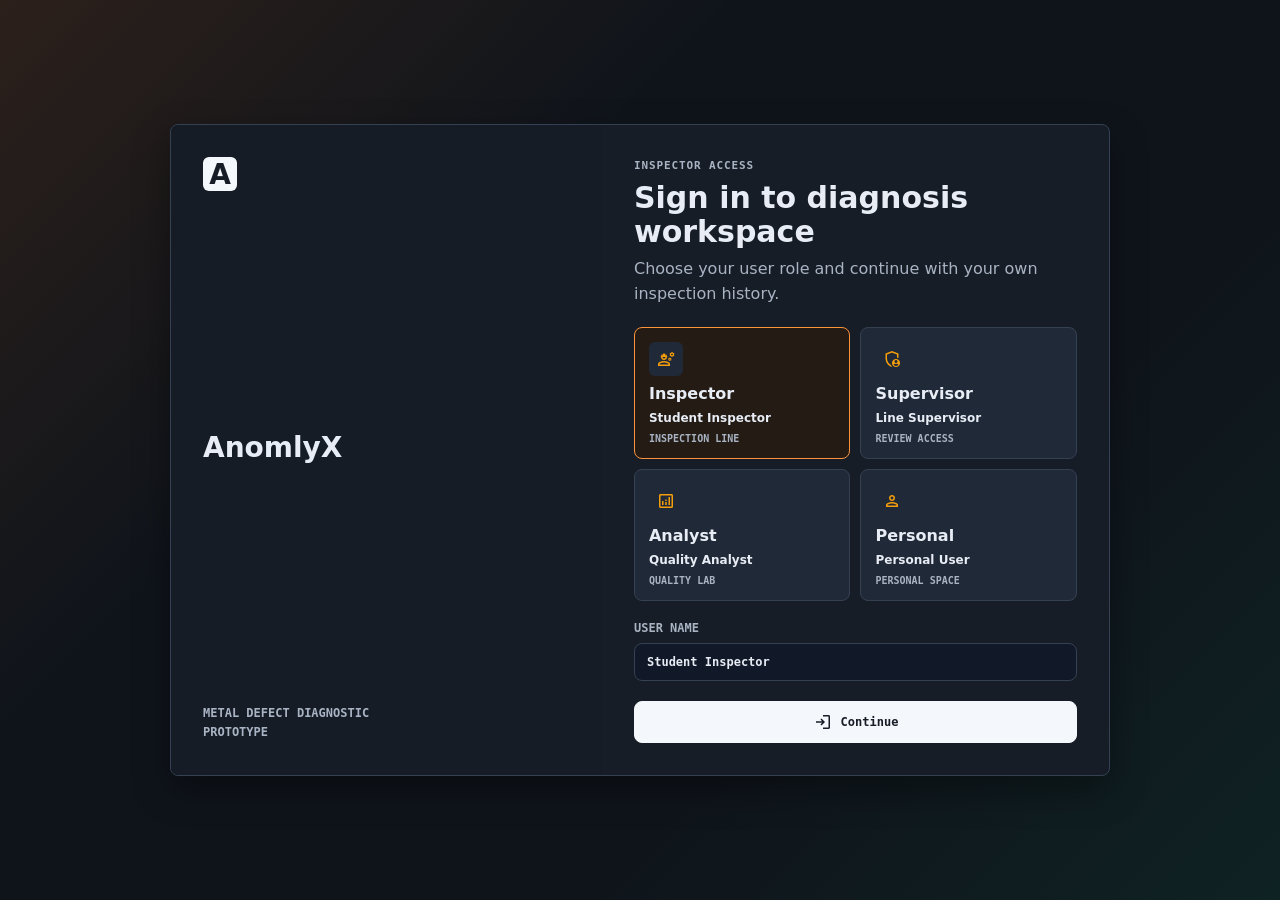
==== commit 2188ee28: "fix: track defect history independently" ====
--- a/frontend/index.html
+++ b/frontend/index.html
@@ -9,7 +9,35 @@
   <link href="https://fonts.googleapis.com/css2?family=Inter:wght@400;500;600;700;800&family=JetBrains+Mono:wght@500;700&family=Material+Symbols+Outlined:wght@400&display=swap" rel="stylesheet">
   <link rel="stylesheet" href="styles.css">
 </head>
-<body data-theme="dark">
+<body class="auth-pending" data-theme="dark">
+  <section class="login-view" id="loginView" aria-labelledby="loginTitle">
+    <div class="login-shell">
+      <div class="login-brand">
+        <span class="brand-mark">A</span>
+        <span>AnomlyX</span>
+      </div>
+      <form class="login-card" id="loginForm">
+        <div>
+          <p class="eyebrow">Inspector access</p>
+          <h1 id="loginTitle">Sign in to diagnosis workspace</h1>
+          <p>Choose your user role and continue with your own inspection history.</p>
+        </div>
+
+        <div class="login-users" id="loginRoleGroup" aria-label="User role"></div>
+
+        <label>
+          User Name
+          <input id="loginNameInput" autocomplete="name" placeholder="Enter inspector name">
+        </label>
+
+        <button class="primary-action login-submit" type="submit">
+          <span class="material-symbols-outlined">login</span>
+          Continue
+        </button>
+      </form>
+    </div>
+  </section>
+
   <header class="topbar">
     <a class="brand" href="#diagnose" aria-label="AnomlyX home">
       <span class="brand-mark">A</span>
@@ -17,9 +45,17 @@
     </a>
     <div class="topbar-actions">
       <span class="prototype-badge">API Connected</span>
+      <span class="user-chip">
+        <span class="material-symbols-outlined">account_circle</span>
+        <span id="authUserName">Guest</span>
+      </span>
       <button class="topbar-button" id="guideButton" type="button" aria-haspopup="dialog" aria-controls="guideModal">
         <span class="material-symbols-outlined">help</span>
         <span>Guide</span>
+      </button>
+      <button class="topbar-button" id="logoutButton" type="button">
+        <span class="material-symbols-outlined">logout</span>
+        <span>Logout</span>
       </button>
       <button class="theme-toggle" id="themeToggle" type="button" aria-label="Switch to dark mode">
         <span class="material-symbols-outlined" id="themeIcon">dark_mode</span>
@@ -33,7 +69,7 @@
       <section class="line-card">
         <span class="material-symbols-outlined">factory</span>
         <div>
-          <strong>Project Alpha</strong>
+          <strong id="sidebarRoleName">Guest</strong>
           <small>Steel Line 04</small>
         </div>
       </section>
--- a/frontend/styles.css
+++ b/frontend/styles.css
@@ -82,9 +82,164 @@
   overflow: hidden;
 }
 
+body.auth-pending .topbar,
+body.auth-pending .app-shell {
+  display: none;
+}
+
 .material-symbols-outlined {
   font-size: 20px;
   vertical-align: middle;
+}
+
+.login-view {
+  display: grid;
+  min-height: 100vh;
+  place-items: center;
+  padding: 24px;
+  background:
+    linear-gradient(135deg, rgba(253, 118, 26, 0.12), transparent 34%),
+    linear-gradient(315deg, rgba(15, 159, 110, 0.1), transparent 32%),
+    var(--bg);
+}
+
+body:not(.auth-pending) .login-view {
+  display: none;
+}
+
+.login-shell {
+  display: grid;
+  width: min(100%, 940px);
+  grid-template-columns: minmax(220px, 0.85fr) minmax(320px, 1fr);
+  overflow: hidden;
+  border: 1px solid var(--border);
+  border-radius: var(--radius);
+  background: var(--surface);
+  box-shadow: var(--shadow);
+}
+
+.login-brand {
+  display: flex;
+  min-height: 100%;
+  flex-direction: column;
+  justify-content: space-between;
+  gap: 28px;
+  padding: 32px;
+  background: var(--surface-mid);
+  color: var(--text);
+  font-size: 28px;
+  font-weight: 800;
+}
+
+.login-brand::after {
+  content: "Metal Defect Diagnostic Prototype";
+  max-width: 220px;
+  color: var(--muted);
+  font-family: "JetBrains Mono", monospace;
+  font-size: 12px;
+  font-weight: 700;
+  line-height: 1.6;
+  text-transform: uppercase;
+}
+
+.login-card {
+  display: flex;
+  flex-direction: column;
+  gap: 20px;
+  padding: 32px;
+}
+
+.login-card h1 {
+  margin: 6px 0 8px;
+  font-size: 30px;
+  line-height: 1.14;
+}
+
+.login-card p {
+  margin: 0;
+  color: var(--muted);
+  line-height: 1.55;
+}
+
+.login-users {
+  display: grid;
+  grid-template-columns: repeat(2, minmax(0, 1fr));
+  gap: 10px;
+}
+
+.login-user {
+  display: grid;
+  min-height: 104px;
+  gap: 8px;
+  align-content: center;
+  border: 1px solid var(--border);
+  border-radius: var(--radius);
+  background: var(--surface-low);
+  color: var(--text);
+  padding: 14px;
+  text-align: left;
+}
+
+.login-user .material-symbols-outlined {
+  display: grid;
+  width: 34px;
+  height: 34px;
+  place-items: center;
+  border-radius: 6px;
+  background: var(--icon-surface);
+  color: var(--accent);
+}
+
+.login-user strong,
+.login-user-name,
+.login-user small {
+  display: block;
+}
+
+.login-user-name {
+  color: var(--text);
+  font-size: 12px;
+  font-weight: 700;
+}
+
+.login-user small {
+  color: var(--muted);
+  font-family: "JetBrains Mono", monospace;
+  font-size: 10px;
+  font-weight: 700;
+  text-transform: uppercase;
+}
+
+.login-user.active,
+.login-user:hover {
+  border-color: var(--accent-strong);
+  background: var(--upload-bg);
+}
+
+.login-submit {
+  width: 100%;
+}
+
+.user-chip {
+  display: inline-flex;
+  align-items: center;
+  gap: 7px;
+  min-height: 34px;
+  max-width: 220px;
+  border: 1px solid var(--border);
+  border-radius: var(--radius);
+  background: var(--surface);
+  color: var(--text);
+  padding: 0 10px;
+  font-family: "JetBrains Mono", monospace;
+  font-size: 11px;
+  font-weight: 800;
+}
+
+.user-chip span:last-child {
+  overflow: hidden;
+  text-overflow: ellipsis;
+  white-space: nowrap;
 }
 
 .topbar {
@@ -1159,9 +1314,14 @@
 
 @media (max-width: 1020px) {
   .app-shell,
+  .login-shell,
   .diagnosis-grid,
   .report-content {
     grid-template-columns: 1fr;
+  }
+
+  .login-brand {
+    min-height: auto;
   }
 
   .sidebar {
@@ -1189,6 +1349,27 @@
   .topbar-actions {
     flex-wrap: wrap;
     justify-content: flex-end;
+  }
+
+  .login-view {
+    padding: 16px;
+  }
+
+  .login-card,
+  .login-brand {
+    padding: 22px;
+  }
+
+  .login-card h1 {
+    font-size: 25px;
+  }
+
+  .login-users {
+    grid-template-columns: 1fr;
+  }
+
+  .user-chip {
+    max-width: 100%;
   }
 
   .topnav {
